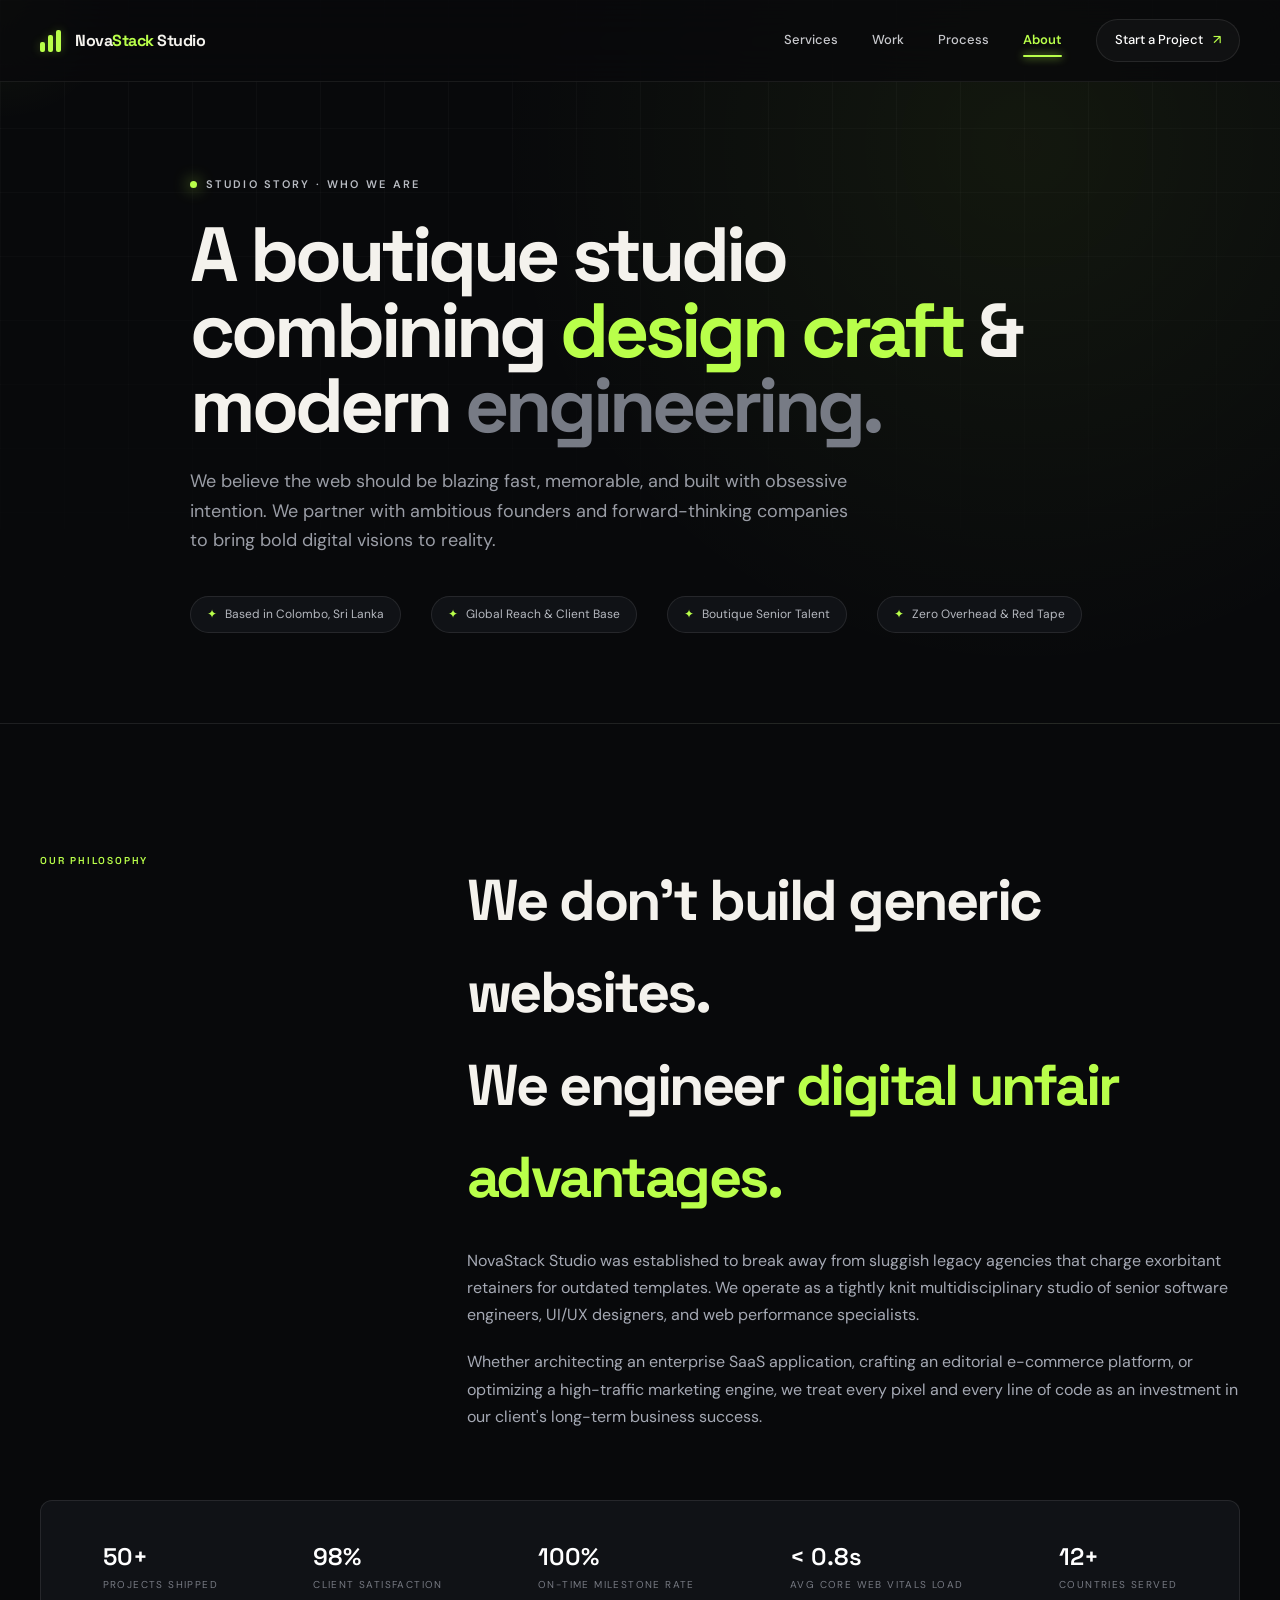
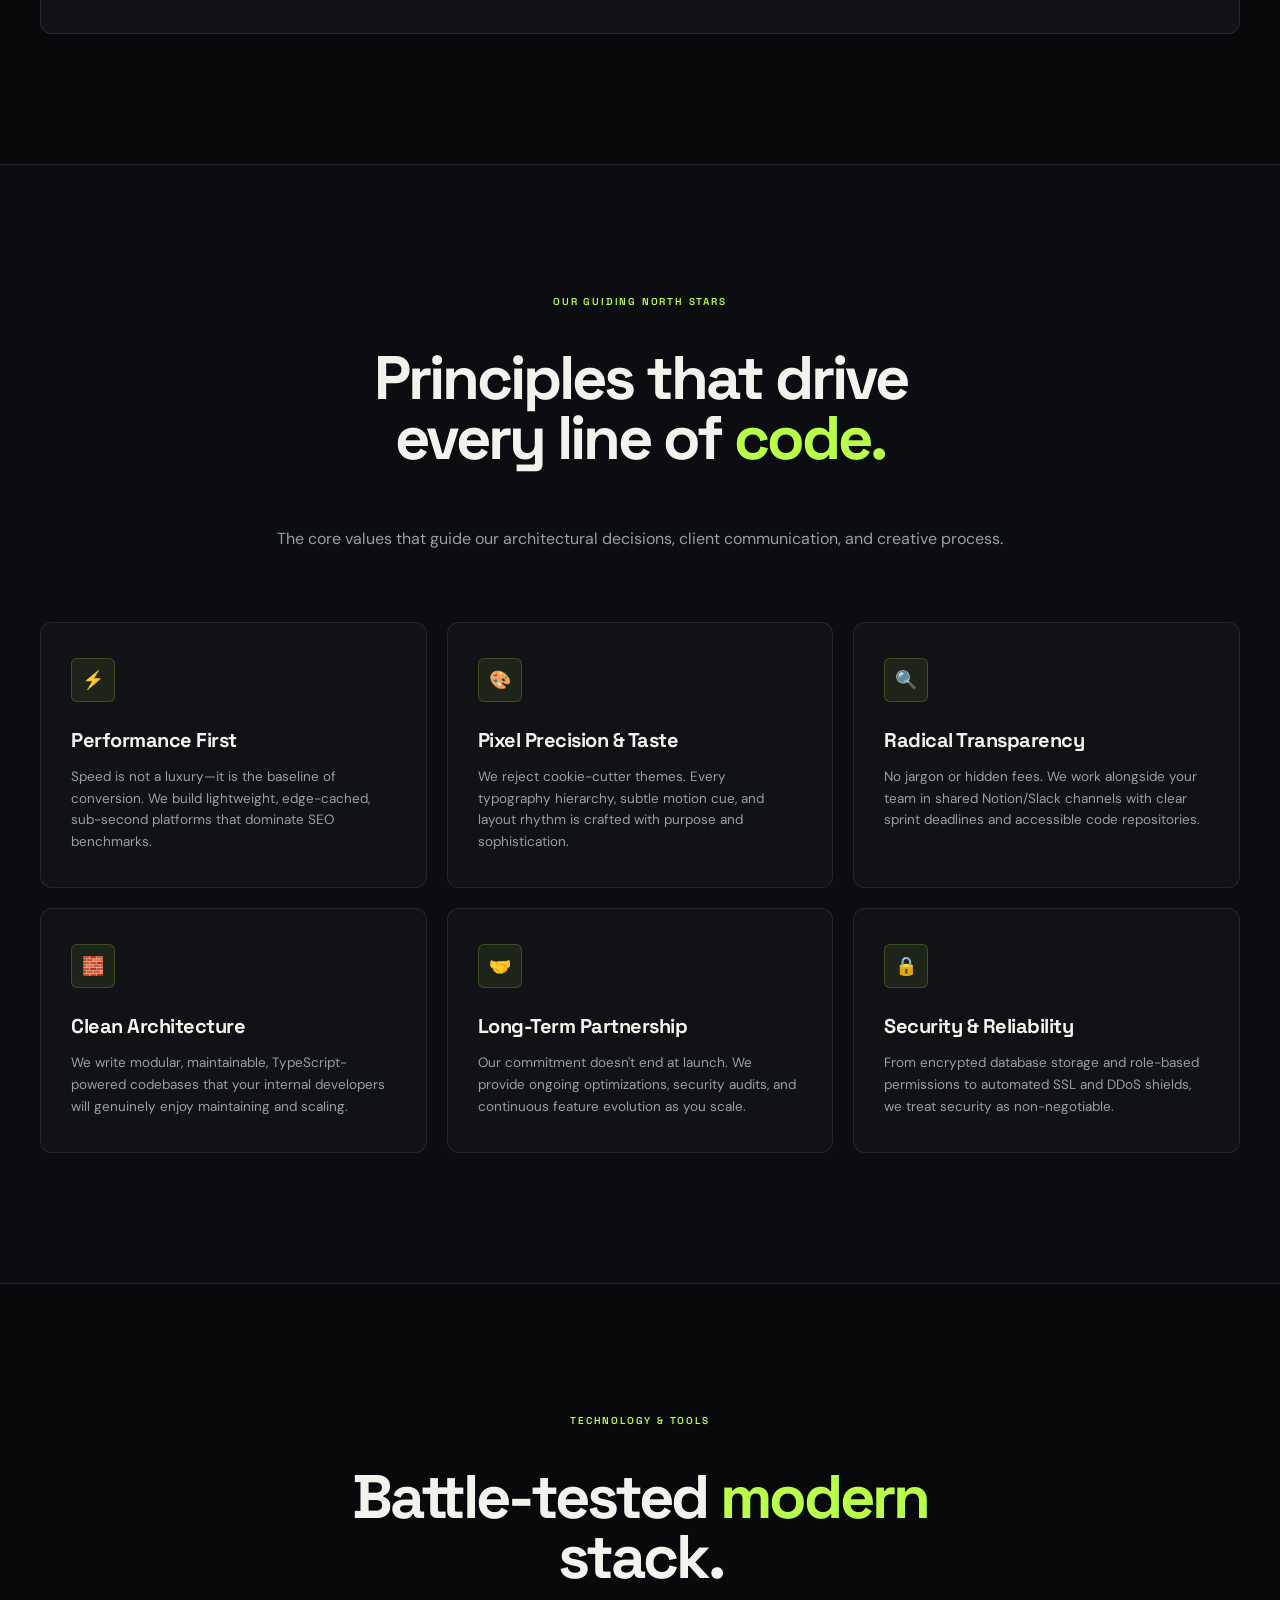
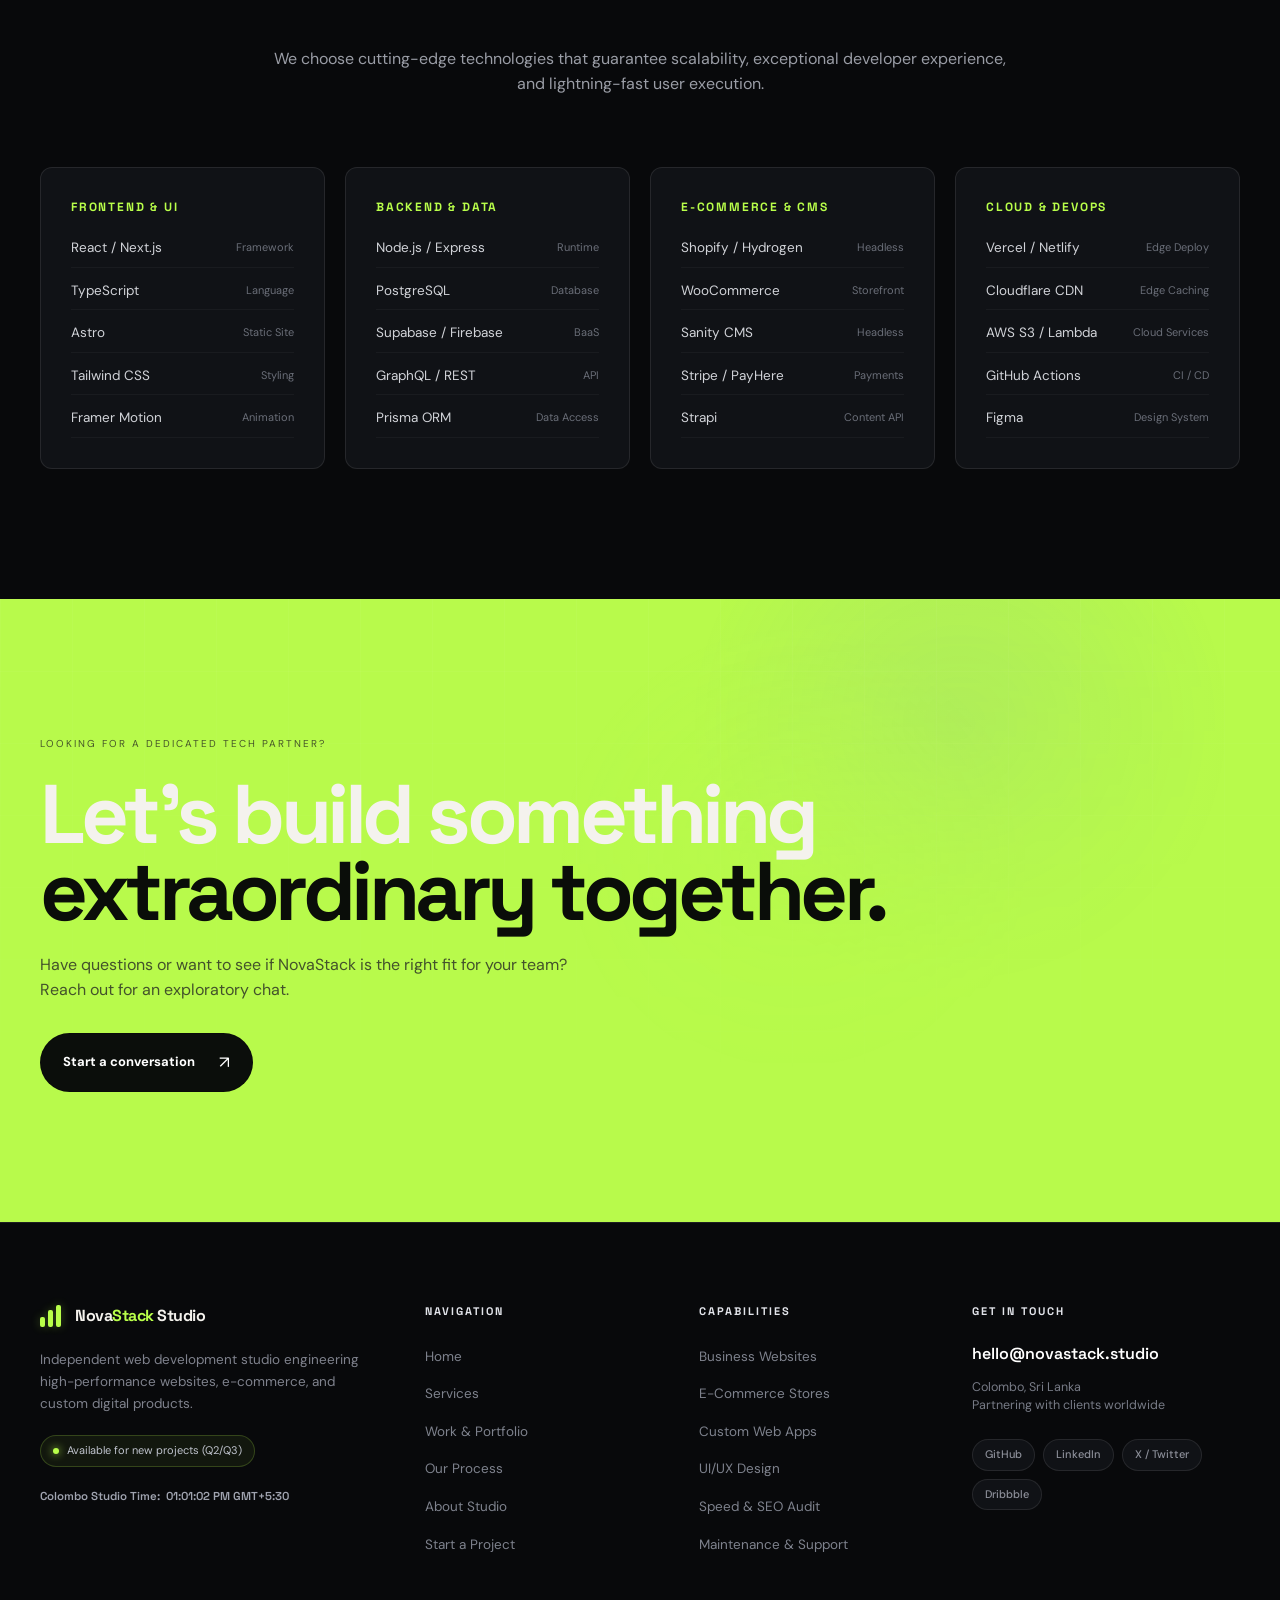
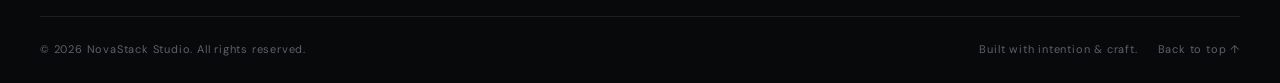
==== about.html @ ac64baa6 "first commit" ====
<!DOCTYPE html>
<html lang="en">

<head>
  <meta charset="UTF-8">
  <meta name="viewport" content="width=device-width, initial-scale=1.0">
  <meta name="description"
    content="Learn about NovaStack Studio - a boutique web development and digital experience studio based in Sri Lanka, engineering high-speed websites, web apps, and design systems for global brands.">
  <title>About NovaStack Studio </title>
  <link rel="preconnect" href="https://fonts.googleapis.com">
  <link rel="preconnect" href="https://fonts.gstatic.com" crossorigin>
  <link
    href="https://fonts.googleapis.com/css2?family=DM+Sans:ital,opsz,wght@0,9..40,400..700;1,9..40,400..700&family=Space+Grotesk:wght@500;600;700&display=swap"
    rel="stylesheet">
  <link rel="stylesheet" href="css/style.css">
</head>

<body>
  <div class="cursor-glow"></div>

  <!-- Site Header -->
  <header class="site-header">
    <a class="brand" href="index.html" aria-label="NovaStack Studio Home">
      <span class="brand-mark"><span></span><span></span><span></span></span>
      <span>Nova<span>Stack</span> Studio</span>
    </a>
    <button class="menu-toggle" aria-label="Toggle navigation menu"><span></span><span></span></button>
    <nav class="nav">
      <a href="services.html">Services</a>
      <a href="work.html">Work</a>
      <a href="process.html">Process</a>
      <a href="about.html">About</a>
      <a class="nav-cta" href="contact.html">Start a Project <span>↗</span></a>
    </nav>
  </header>

  <!-- Page Hero Banner -->
  <header class="page-hero">
    <div class="page-hero-grid"></div>
    <div class="container page-hero-content">
      <div class="eyebrow reveal"><i></i> Studio Story · Who We Are</div>
      <h1 class="reveal">A boutique studio combining <em>design craft</em> &amp; modern <span>engineering.</span></h1>
      <p class="reveal">We believe the web should be blazing fast, memorable, and built with obsessive intention. We partner with ambitious founders and forward-thinking companies to bring bold digital visions to reality.</p>
      <div class="page-hero-meta reveal">
        <span class="hero-pill"><i>✦</i> Based in Colombo, Sri Lanka</span>
        <span class="hero-pill"><i>✦</i> Global Reach &amp; Client Base</span>
        <span class="hero-pill"><i>✦</i> Boutique Senior Talent</span>
        <span class="hero-pill"><i>✦</i> Zero Overhead &amp; Red Tape</span>
      </div>
    </div>
  </header>

  <!-- Studio Story & Mission Section -->
  <main class="section">
    <div class="container">
      <div class="statement-inner" style="align-items: start; margin-bottom: 70px;">
        <span class="section-number">Our Philosophy</span>
        <div>
          <h2 style="font-size: clamp(36px, 4.5vw, 62px); letter-spacing: -2.5px; margin-bottom: 24px;">
            We don't build generic websites.<br>We engineer <em>digital unfair advantages.</em>
          </h2>
          <p style="font-size: 16px; color: #a5a9b4; line-height: 1.7; margin-bottom: 20px;">
            NovaStack Studio was established to break away from sluggish legacy agencies that charge exorbitant retainers for outdated templates. We operate as a tightly knit multidisciplinary studio of senior software engineers, UI/UX designers, and web performance specialists.
          </p>
          <p style="font-size: 16px; color: #a5a9b4; line-height: 1.7;">
            Whether architecting an enterprise SaaS application, crafting an editorial e-commerce platform, or optimizing a high-traffic marketing engine, we treat every pixel and every line of code as an investment in our client's long-term business success.
          </p>
        </div>
      </div>

      <!-- Studio Key Stats Grid -->
      <div class="hero-meta reveal" style="margin-top: 0; padding: 40px; background: var(--surface); border: 1px solid var(--line); border-radius: var(--radius-md); justify-content: space-around;">
        <div><strong>50+</strong><span>Projects Shipped</span></div>
        <div><strong>98%</strong><span>Client Satisfaction</span></div>
        <div><strong>100%</strong><span>On-Time Milestone Rate</span></div>
        <div><strong>&lt; 0.8s</strong><span>Avg Core Web Vitals Load</span></div>
        <div><strong>12+</strong><span>Countries Served</span></div>
      </div>
    </div>
  </main>

  <!-- Core Principles Section -->
  <section class="section" style="background: #0b0d10; border-top: 1px solid var(--line); border-bottom: 1px solid var(--line);">
    <div class="container">
      <div class="section-head center">
        <span class="section-number">Our Guiding North Stars</span>
        <h2>Principles that drive<br>every line of <em>code.</em></h2>
        <p>The core values that guide our architectural decisions, client communication, and creative process.</p>
      </div>

      <div class="about-values-grid">
        <div class="value-card reveal">
          <div class="value-card-icon">⚡</div>
          <h3>Performance First</h3>
          <p>Speed is not a luxury—it is the baseline of conversion. We build lightweight, edge-cached, sub-second platforms that dominate SEO benchmarks.</p>
        </div>

        <div class="value-card reveal">
          <div class="value-card-icon">🎨</div>
          <h3>Pixel Precision &amp; Taste</h3>
          <p>We reject cookie-cutter themes. Every typography hierarchy, subtle motion cue, and layout rhythm is crafted with purpose and sophistication.</p>
        </div>

        <div class="value-card reveal">
          <div class="value-card-icon">🔍</div>
          <h3>Radical Transparency</h3>
          <p>No jargon or hidden fees. We work alongside your team in shared Notion/Slack channels with clear sprint deadlines and accessible code repositories.</p>
        </div>

        <div class="value-card reveal">
          <div class="value-card-icon">🧱</div>
          <h3>Clean Architecture</h3>
          <p>We write modular, maintainable, TypeScript-powered codebases that your internal developers will genuinely enjoy maintaining and scaling.</p>
        </div>

        <div class="value-card reveal">
          <div class="value-card-icon">🤝</div>
          <h3>Long-Term Partnership</h3>
          <p>Our commitment doesn't end at launch. We provide ongoing optimizations, security audits, and continuous feature evolution as you scale.</p>
        </div>

        <div class="value-card reveal">
          <div class="value-card-icon">🔒</div>
          <h3>Security &amp; Reliability</h3>
          <p>From encrypted database storage and role-based permissions to automated SSL and DDoS shields, we treat security as non-negotiable.</p>
        </div>
      </div>
    </div>
  </section>

  <!-- Tech Stack Matrix Section -->
  <section class="section">
    <div class="container">
      <div class="section-head center">
        <span class="section-number">Technology &amp; Tools</span>
        <h2>Battle-tested <em>modern</em> stack.</h2>
        <p>We choose cutting-edge technologies that guarantee scalability, exceptional developer experience, and lightning-fast user execution.</p>
      </div>

      <div class="tech-matrix">
        <!-- Group 1 -->
        <div class="tech-group reveal">
          <h4>Frontend &amp; UI</h4>
          <div class="tech-list">
            <div class="tech-item"><span>React / Next.js</span><span>Framework</span></div>
            <div class="tech-item"><span>TypeScript</span><span>Language</span></div>
            <div class="tech-item"><span>Astro</span><span>Static Site</span></div>
            <div class="tech-item"><span>Tailwind CSS</span><span>Styling</span></div>
            <div class="tech-item"><span>Framer Motion</span><span>Animation</span></div>
          </div>
        </div>

        <!-- Group 2 -->
        <div class="tech-group reveal">
          <h4>Backend &amp; Data</h4>
          <div class="tech-list">
            <div class="tech-item"><span>Node.js / Express</span><span>Runtime</span></div>
            <div class="tech-item"><span>PostgreSQL</span><span>Database</span></div>
            <div class="tech-item"><span>Supabase / Firebase</span><span>BaaS</span></div>
            <div class="tech-item"><span>GraphQL / REST</span><span>API</span></div>
            <div class="tech-item"><span>Prisma ORM</span><span>Data Access</span></div>
          </div>
        </div>

        <!-- Group 3 -->
        <div class="tech-group reveal">
          <h4>E-Commerce &amp; CMS</h4>
          <div class="tech-list">
            <div class="tech-item"><span>Shopify / Hydrogen</span><span>Headless</span></div>
            <div class="tech-item"><span>WooCommerce</span><span>Storefront</span></div>
            <div class="tech-item"><span>Sanity CMS</span><span>Headless</span></div>
            <div class="tech-item"><span>Stripe / PayHere</span><span>Payments</span></div>
            <div class="tech-item"><span>Strapi</span><span>Content API</span></div>
          </div>
        </div>

        <!-- Group 4 -->
        <div class="tech-group reveal">
          <h4>Cloud &amp; DevOps</h4>
          <div class="tech-list">
            <div class="tech-item"><span>Vercel / Netlify</span><span>Edge Deploy</span></div>
            <div class="tech-item"><span>Cloudflare CDN</span><span>Edge Caching</span></div>
            <div class="tech-item"><span>AWS S3 / Lambda</span><span>Cloud Services</span></div>
            <div class="tech-item"><span>GitHub Actions</span><span>CI / CD</span></div>
            <div class="tech-item"><span>Figma</span><span>Design System</span></div>
          </div>
        </div>
      </div>
    </div>
  </section>

  <!-- Global CTA Banner -->
  <section class="cta">
    <div class="cta-grid"></div>
    <div class="container cta-inner">
      <span class="section-kicker">Looking for a dedicated tech partner?</span>
      <h2>Let's build something<br><em>extraordinary together.</em></h2>
      <p>Have questions or want to see if NovaStack is the right fit for your team? Reach out for an exploratory chat.</p>
      <a class="btn btn-light" href="contact.html">Start a conversation <b>↗</b></a>
    </div>
  </section>

  <!-- Comprehensive Studio Footer -->
  <footer class="footer">
    <div class="container footer-top-grid">
      <div class="footer-brand-col">
        <a class="brand" href="index.html" aria-label="NovaStack Studio Home">
          <span class="brand-mark"><span></span><span></span><span></span></span>
          <span>Nova<span>Stack</span> Studio</span>
        </a>
        <p>Independent web development studio engineering high-performance websites, e-commerce, and custom digital products.</p>
        <div class="status-badge">
          <span class="dot"></span>
          <span>Available for new projects (Q2/Q3)</span>
        </div>
        <div class="time-badge">
          <span>Colombo Studio Time:</span>
          <span id="colombo-time">Loading time...</span>
        </div>
      </div>

      <div class="footer-col">
        <h4>Navigation</h4>
        <ul class="footer-links">
          <li><a href="index.html">Home</a></li>
          <li><a href="services.html">Services</a></li>
          <li><a href="work.html">Work &amp; Portfolio</a></li>
          <li><a href="process.html">Our Process</a></li>
          <li><a href="about.html">About Studio</a></li>
          <li><a href="contact.html">Start a Project</a></li>
        </ul>
      </div>

      <div class="footer-col">
        <h4>Capabilities</h4>
        <ul class="footer-links">
          <li><a href="services.html#business-websites">Business Websites</a></li>
          <li><a href="services.html#ecommerce">E-Commerce Stores</a></li>
          <li><a href="services.html#web-apps">Custom Web Apps</a></li>
          <li><a href="services.html#uiux">UI/UX Design</a></li>
          <li><a href="services.html#performance">Speed &amp; SEO Audit</a></li>
          <li><a href="services.html#maintenance">Maintenance &amp; Support</a></li>
        </ul>
      </div>

      <div class="footer-col">
        <h4>Get In Touch</h4>
        <div class="footer-contact-info">
          <a class="footer-email-link" href="mailto:hello@novastack.studio">hello@novastack.studio</a>
          <p class="footer-location">Colombo, Sri Lanka<br>Partnering with clients worldwide</p>
          <div class="social-pills">
            <a href="https://github.com" target="_blank" rel="noopener" class="social-pill" aria-label="GitHub">GitHub</a>
            <a href="https://linkedin.com" target="_blank" rel="noopener" class="social-pill" aria-label="LinkedIn">LinkedIn</a>
            <a href="https://twitter.com" target="_blank" rel="noopener" class="social-pill" aria-label="Twitter">X / Twitter</a>
            <a href="https://dribbble.com" target="_blank" rel="noopener" class="social-pill" aria-label="Dribbble">Dribbble</a>
          </div>
        </div>
      </div>
    </div>

    <div class="container footer-bottom">
      <span>© <span id="year"></span> NovaStack Studio. All rights reserved.</span>
      <div class="footer-bottom-links">
        <span>Built with intention &amp; craft.</span>
        <a href="#">Back to top ↑</a>
      </div>
    </div>
  </footer>

  <script src="js/script.js"></script>
</body>

</html>
---- css/style.css ----
:root {
  --bg: #08090b;
  --surface: #101216;
  --surface-2: #15171c;
  --surface-3: #1c1f26;
  --text: #f4f2ed;
  --text-muted: #9a9da6;
  --text-dim: #6b6f79;
  --line: rgba(255, 255, 255, .09);
  --line-strong: rgba(255, 255, 255, .18);
  --accent: #b9ff4a;
  --accent-hover: #d2ff7b;
  --accent-dim: rgba(185, 255, 74, .12);
  --accent-glow: rgba(185, 255, 74, .25);
  --max: 1240px;
  --radius-sm: 6px;
  --radius-md: 12px;
  --radius-lg: 20px;
  --radius-full: 9999px;
  --transition: all .25s ease;
}

* {
  box-sizing: border-box;
  margin: 0;
  padding: 0;
}

html {
  scroll-behavior: smooth;
}

body {
  background: var(--bg);
  color: var(--text);
  font-family: "DM Sans", -apple-system, BlinkMacSystemFont, "Segoe UI", Roboto, sans-serif;
  overflow-x: hidden;
  line-height: 1.6;
}

a {
  color: inherit;
  text-decoration: none;
}

button {
  cursor: pointer;
  font-family: inherit;
  border: none;
  background: none;
}

input, textarea, select {
  font-family: inherit;
}

.container {
  width: min(calc(100% - 80px), var(--max));
  margin: auto;
}

/* ==========================================================================
   HEADER & NAVIGATION
   ========================================================================== */
.site-header {
  position: fixed;
  z-index: 50;
  top: 0;
  left: 0;
  right: 0;
  height: 82px;
  display: flex;
  align-items: center;
  justify-content: space-between;
  padding: 0 40px;
  border-bottom: 1px solid rgba(255, 255, 255, .07);
  background: rgba(8, 9, 11, .75);
  backdrop-filter: blur(20px);
  -webkit-backdrop-filter: blur(20px);
  transition: background .3s ease;
}

.brand {
  display: flex;
  align-items: center;
  gap: 11px;
  font-family: "Space Grotesk", sans-serif;
  font-size: 16px;
  font-weight: 700;
  letter-spacing: -.5px;
  color: var(--text);
}

.brand > span:last-child > span {
  color: var(--accent);
}

.brand-mark {
  display: flex;
  gap: 3px;
  align-items: flex-end;
  height: 22px;
  width: 24px;
}

.brand-mark span {
  display: block;
  width: 5px;
  border-radius: 2px;
  background: var(--accent);
  box-shadow: 0 0 10px rgba(185, 255, 74, .3);
}

.brand-mark span:nth-child(1) { height: 10px; }
.brand-mark span:nth-child(2) { height: 17px; }
.brand-mark span:nth-child(3) { height: 22px; }

.nav {
  display: flex;
  align-items: center;
  gap: 34px;
  font-size: 13px;
  font-weight: 500;
  color: #c8c9cd;
}

.nav a:not(.nav-cta) {
  position: relative;
  transition: color .25s;
  padding: 6px 0;
}

.nav a:not(.nav-cta):hover {
  color: var(--accent);
}

.nav a.active:not(.nav-cta) {
  color: var(--accent);
  font-weight: 600;
}

.nav a.active:not(.nav-cta)::after {
  content: "";
  position: absolute;
  bottom: 0;
  left: 0;
  width: 100%;
  height: 2px;
  background: var(--accent);
  border-radius: 2px;
  box-shadow: 0 0 8px var(--accent);
}

.nav-cta {
  border: 1px solid var(--line);
  padding: 10px 18px;
  border-radius: var(--radius-full);
  color: #fff;
  transition: var(--transition);
  background: rgba(255, 255, 255, .03);
}

.nav-cta span {
  color: var(--accent);
  margin-left: 7px;
  display: inline-block;
  transition: transform .25s ease;
}

.nav-cta:hover {
  border-color: var(--accent);
  background: var(--accent-dim);
  color: #fff;
}

.nav-cta:hover span {
  transform: translate(2px, -2px);
}

.nav-cta.active {
  border-color: var(--accent);
  background: var(--accent-dim);
  color: #fff;
}

.menu-toggle {
  display: none;
}

/* ==========================================================================
   TYPOGRAPHY & BUTTONS
   ========================================================================== */
h1, h2, h3, h4, h5, h6 {
  font-family: "Space Grotesk", sans-serif;
  color: var(--text);
  font-weight: 700;
}

h1 {
  font-size: clamp(48px, 7.5vw, 104px);
  line-height: .93;
  letter-spacing: -5px;
}

h1 em, h2 em, h3 em {
  font-style: normal;
  color: var(--accent);
}

h1 span {
  color: #777b85;
}

.eyebrow {
  display: inline-flex;
  align-items: center;
  gap: 9px;
  color: #b8bbc2;
  font-size: 11px;
  text-transform: uppercase;
  letter-spacing: 2.3px;
  font-weight: 600;
  margin-bottom: 24px;
}

.eyebrow i {
  display: inline-block;
  width: 7px;
  height: 7px;
  background: var(--accent);
  border-radius: 50%;
  box-shadow: 0 0 16px var(--accent);
}

.btn {
  display: inline-flex;
  align-items: center;
  justify-content: center;
  gap: 24px;
  border-radius: var(--radius-full);
  padding: 15px 22px;
  font-size: 13px;
  font-weight: 700;
  transition: var(--transition);
}

.btn b {
  font-size: 17px;
  font-weight: 400;
  display: inline-block;
  transition: transform .25s ease;
}

.btn:hover b {
  transform: translate(3px, -3px);
}

.btn-primary {
  background: var(--accent);
  color: #0a0b0d;
  box-shadow: 0 0 35px rgba(185, 255, 74, .18);
}

.btn-primary:hover {
  background: var(--accent-hover);
  transform: translateY(-2px);
  box-shadow: 0 8px 30px rgba(185, 255, 74, .3);
}

.btn-ghost {
  border: 1px solid var(--line);
  color: #d7d8db;
  background: rgba(255, 255, 255, .02);
}

.btn-ghost:hover {
  border-color: #999;
  color: #fff;
  background: rgba(255, 255, 255, .06);
  transform: translateY(-2px);
}

.btn-light {
  background: #0b0e0b;
  color: #fff;
  border: 1px solid rgba(0, 0, 0, .2);
}

.btn-light:hover {
  background: #20261e;
  transform: translateY(-2px);
}

.btn-accent {
  background: var(--accent);
  color: #08090b;
}

.btn-accent:hover {
  background: #d4ff7d;
  transform: translateY(-2px);
}

/* ==========================================================================
   PAGE HERO / BANNER (FOR SUBPAGES)
   ========================================================================== */
.page-hero {
  position: relative;
  padding: 170px 0 90px;
  border-bottom: 1px solid var(--line);
  overflow: hidden;
  background: radial-gradient(circle at 80% 20%, rgba(185, 255, 74, .06), transparent 45%);
}

.page-hero-grid {
  position: absolute;
  inset: 0;
  background-image: linear-gradient(rgba(255, 255, 255, .03) 1px, transparent 1px), linear-gradient(90deg, rgba(255, 255, 255, .03) 1px, transparent 1px);
  background-size: 64px 64px;
  mask-image: linear-gradient(to bottom, black, transparent 90%);
}

.page-hero-content {
  position: relative;
  z-index: 2;
  max-width: 900px;
}

.page-hero h1 {
  font-size: clamp(42px, 6vw, 84px);
  line-height: .98;
  letter-spacing: -4px;
  margin-bottom: 24px;
}

.page-hero p {
  color: var(--text-muted);
  font-size: 18px;
  line-height: 1.65;
  max-width: 680px;
}

.page-hero-meta {
  display: flex;
  gap: 30px;
  margin-top: 40px;
  flex-wrap: wrap;
}

.hero-pill {
  display: inline-flex;
  align-items: center;
  gap: 8px;
  padding: 8px 16px;
  border-radius: var(--radius-full);
  background: var(--surface);
  border: 1px solid var(--line);
  font-size: 12px;
  color: #b5b8bf;
}

.hero-pill i {
  color: var(--accent);
  font-style: normal;
}

/* ==========================================================================
   HOMEPAGE HERO & MARQUEE
   ========================================================================== */
.hero {
  min-height: 100vh;
  position: relative;
  display: flex;
  align-items: center;
  overflow: hidden;
  padding-top: 82px;
}

.hero-grid, .cta-grid {
  position: absolute;
  inset: 0;
  background-image: linear-gradient(rgba(255, 255, 255, .035) 1px, transparent 1px), linear-gradient(90deg, rgba(255, 255, 255, .035) 1px, transparent 1px);
  background-size: 72px 72px;
  mask-image: linear-gradient(to bottom, black, transparent 85%);
}

.hero-grid:after, .cta-grid:after {
  content: "";
  position: absolute;
  inset: 0;
  background: radial-gradient(circle at 62% 42%, rgba(185, 255, 74, .11), transparent 27%), radial-gradient(circle at 75% 20%, rgba(80, 100, 255, .1), transparent 25%);
}

.hero-orb {
  position: absolute;
  border-radius: 50%;
  filter: blur(1px);
  opacity: .8;
}

.orb-one {
  width: 400px;
  height: 400px;
  right: -130px;
  top: 130px;
  background: radial-gradient(circle at 35% 35%, rgba(185, 255, 74, .22), rgba(185, 255, 74, 0) 65%);
}

.orb-two {
  width: 280px;
  height: 280px;
  left: -100px;
  bottom: 40px;
  background: radial-gradient(circle, rgba(90, 100, 255, .12), transparent 68%);
}

.hero-content {
  position: relative;
  z-index: 2;
}

.hero-copy {
  max-width: 620px;
  color: #aeb0b8;
  line-height: 1.65;
  font-size: 17px;
  margin: 31px 0;
}

.hero-actions {
  display: flex;
  gap: 14px;
  flex-wrap: wrap;
}

.hero-meta {
  display: flex;
  gap: 52px;
  margin-top: 75px;
}

.hero-meta div {
  display: flex;
  flex-direction: column;
  gap: 5px;
}

.hero-meta strong {
  font: 600 24px "Space Grotesk", sans-serif;
  color: #fff;
}

.hero-meta span {
  font-size: 10px;
  color: #777a83;
  text-transform: uppercase;
  letter-spacing: 1.4px;
}

.scroll-cue {
  position: absolute;
  right: 40px;
  bottom: 38px;
  font-size: 9px;
  letter-spacing: 2px;
  color: #686b73;
  writing-mode: vertical-rl;
}

.scroll-cue span {
  color: var(--accent);
  font-size: 15px;
  margin-top: 10px;
}

.marquee {
  overflow: hidden;
  border-top: 1px solid var(--line);
  border-bottom: 1px solid var(--line);
  padding: 18px 0;
  background: #0c0e11;
}

.marquee-track {
  width: max-content;
  display: flex;
  align-items: center;
  gap: 30px;
  animation: marquee 25s linear infinite;
  font: 600 12px "Space Grotesk", sans-serif;
  letter-spacing: 2px;
  color: #7c7f87;
}

.marquee i {
  font-style: normal;
  color: var(--accent);
  font-size: 16px;
}

@keyframes marquee {
  to { transform: translateX(-50%); }
}

/* ==========================================================================
   SECTIONS & SECTION HEADERS
   ========================================================================== */
.section {
  padding: 130px 0;
  position: relative;
}

.section-head {
  display: grid;
  grid-template-columns: 1fr 2fr;
  gap: 40px;
  margin-bottom: 70px;
  align-items: start;
}

.section-head.center {
  text-align: center;
  display: flex;
  flex-direction: column;
  align-items: center;
  max-width: 750px;
  margin: 0 auto 70px;
}

.section-number {
  font: 600 10px "Space Grotesk", sans-serif;
  color: var(--accent);
  letter-spacing: 1.8px;
  text-transform: uppercase;
}

.section-kicker {
  font-size: 10px;
  color: #6e7179;
  text-transform: uppercase;
  letter-spacing: 2px;
  margin-left: 14px;
}

.section-head h2 {
  font-size: clamp(38px, 4.8vw, 68px);
  line-height: .98;
  letter-spacing: -3px;
}

.section-head p {
  color: var(--text-muted);
  font-size: 16px;
  margin-top: 18px;
  line-height: 1.6;
}

.section-footer-cta {
  display: flex;
  justify-content: space-between;
  align-items: center;
  margin-top: 50px;
  padding-top: 30px;
  border-top: 1px solid var(--line);
}

.link-arrow {
  display: inline-flex;
  align-items: center;
  gap: 8px;
  font-size: 13px;
  font-weight: 600;
  color: var(--accent);
  transition: var(--transition);
}

.link-arrow:hover {
  color: #fff;
  transform: translateX(4px);
}

/* ==========================================================================
   SERVICES GRID & CARDS
   ========================================================================== */
.service-grid {
  display: grid;
  grid-template-columns: repeat(3, 1fr);
  gap: 1px;
  background: var(--line);
  border: 1px solid var(--line);
}

.service-card {
  position: relative;
  background: var(--surface);
  padding: 38px 32px 34px;
  min-height: 350px;
  transition: .35s;
  display: flex;
  flex-direction: column;
}

.service-card:hover {
  background: #14171d;
  transform: translateY(-4px);
  z-index: 2;
  box-shadow: 0 20px 40px rgba(0,0,0,.4);
}

.service-card.featured {
  background: linear-gradient(145deg, #171f16, #101317);
  border-top: 2px solid var(--accent);
}

.service-icon {
  font: 600 11px "Space Grotesk", sans-serif;
  color: #8c909c;
  border: 1px solid var(--line);
  width: 32px;
  height: 32px;
  display: grid;
  place-items: center;
  border-radius: 50%;
  background: rgba(255, 255, 255, .02);
}

.service-arrow {
  position: absolute;
  right: 30px;
  top: 32px;
  color: #555963;
  font-size: 20px;
  transition: color .25s ease, transform .25s ease;
}

.service-card:hover .service-arrow {
  color: var(--accent);
  transform: translate(3px, -3px);
}

.service-card h3 {
  font-size: 28px;
  line-height: 1.08;
  letter-spacing: -1.2px;
  margin-top: 45px;
}

.service-card p {
  color: #8a8e99;
  font-size: 13.5px;
  line-height: 1.6;
  margin-top: 14px;
  margin-bottom: 30px;
}

.tags {
  display: flex;
  gap: 6px;
  flex-wrap: wrap;
  margin-top: auto;
}

.tags span {
  border: 1px solid var(--line);
  border-radius: 30px;
  padding: 5px 10px;
  font-size: 9.5px;
  color: #828691;
  text-transform: uppercase;
  letter-spacing: .6px;
  background: rgba(255, 255, 255, .02);
}

/* ==========================================================================
   SERVICES DETAILED DEEP-DIVE (SERVICES PAGE)
   ========================================================================== */
.services-detailed {
  display: flex;
  flex-direction: column;
  gap: 30px;
}

.service-detail-box {
  background: var(--surface);
  border: 1px solid var(--line);
  border-radius: var(--radius-md);
  padding: 50px 45px;
  display: grid;
  grid-template-columns: 1.2fr 1.8fr;
  gap: 50px;
  align-items: start;
  position: relative;
  overflow: hidden;
  transition: var(--transition);
}

.service-detail-box:hover {
  border-color: rgba(185, 255, 74, .25);
  background: #13161c;
}

.service-detail-box::before {
  content: "";
  position: absolute;
  top: 0;
  left: 0;
  width: 4px;
  height: 100%;
  background: var(--accent);
  opacity: 0;
  transition: opacity .3s ease;
}

.service-detail-box:hover::before {
  opacity: 1;
}

.service-detail-meta {
  display: flex;
  flex-direction: column;
  gap: 16px;
}

.service-detail-number {
  font: 700 13px "Space Grotesk", sans-serif;
  color: var(--accent);
  letter-spacing: 2px;
}

.service-detail-meta h3 {
  font-size: clamp(28px, 3.5vw, 40px);
  line-height: 1.05;
  letter-spacing: -1.5px;
}

.service-detail-meta p {
  color: var(--text-muted);
  font-size: 15px;
  line-height: 1.6;
}

.service-features-list {
  display: grid;
  grid-template-columns: 1fr 1fr;
  gap: 20px;
}

.service-feature-item {
  display: flex;
  gap: 12px;
  align-items: flex-start;
}

.feature-check {
  color: var(--accent);
  font-size: 16px;
  font-weight: 700;
  margin-top: 1px;
}

.service-feature-item h4 {
  font-size: 15px;
  font-weight: 600;
  margin-bottom: 4px;
}

.service-feature-item p {
  font-size: 12.5px;
  color: #7f838e;
  line-height: 1.5;
}

.service-tech-pills {
  margin-top: 25px;
  padding-top: 20px;
  border-top: 1px solid var(--line);
  display: flex;
  align-items: center;
  gap: 10px;
  flex-wrap: wrap;
}

.service-tech-pills span.tech-label {
  font-size: 10px;
  color: #636670;
  text-transform: uppercase;
  letter-spacing: 1.5px;
  font-weight: 600;
}

.tech-badge {
  font-size: 11px;
  background: var(--surface-2);
  border: 1px solid var(--line);
  padding: 4px 10px;
  border-radius: var(--radius-sm);
  color: #b0b4be;
}

/* ==========================================================================
   WORK / PORTFOLIO SHOWCASE
   ========================================================================== */
.filter-bar {
  display: flex;
  gap: 10px;
  flex-wrap: wrap;
  margin-bottom: 50px;
}

.filter-btn {
  padding: 10px 20px;
  border-radius: var(--radius-full);
  border: 1px solid var(--line);
  background: var(--surface);
  color: #9da0a9;
  font-size: 12px;
  font-weight: 600;
  letter-spacing: .5px;
  transition: var(--transition);
}

.filter-btn:hover {
  border-color: #777;
  color: #fff;
}

.filter-btn.active {
  background: var(--accent);
  color: #08090b;
  border-color: var(--accent);
  box-shadow: 0 0 20px rgba(185, 255, 74, .2);
}

.work-grid {
  display: grid;
  grid-template-columns: 1.35fr 1fr;
  gap: 55px 24px;
}

.work-grid.equal-grid {
  grid-template-columns: repeat(2, 1fr);
  gap: 40px 24px;
}

.project-large {
  grid-row: span 2;
}

.project {
  transition: transform .3s ease;
}

.project:hover {
  transform: translateY(-4px);
}

.project-visual {
  height: 430px;
  overflow: hidden;
  border: 1px solid var(--line);
  position: relative;
  border-radius: 4px;
  transition: border-color .3s;
}

.project:hover .project-visual {
  border-color: rgba(185, 255, 74, .4);
}

.project-large .project-visual {
  height: 700px;
}

.visual-a {
  background: linear-gradient(135deg, #d7d2c6, #7e8478);
  padding: 55px;
}

.visual-b {
  background: linear-gradient(135deg, #d5d0c7, #a1a79f);
  padding: 35px;
}

.visual-c {
  background: linear-gradient(135deg, #1b201d, #0b0d0e);
  padding: 35px;
}

.visual-d {
  background: linear-gradient(135deg, #201a28, #110d18);
  padding: 35px;
}

.visual-e {
  background: linear-gradient(135deg, #13242a, #0b1417);
  padding: 35px;
}

.visual-f {
  background: linear-gradient(135deg, #2a2013, #151009);
  padding: 35px;
}

.mock-browser {
  height: 100%;
  background: #eeece6;
  color: #1b1c1a;
  border-radius: 3px;
  box-shadow: 0 25px 50px rgba(0,0,0,.25);
  overflow: hidden;
}

.browser-bar {
  height: 38px;
  border-bottom: 1px solid #ccc9c0;
  display: flex;
  align-items: center;
  gap: 5px;
  padding: 0 13px;
}

.browser-bar i {
  width: 6px;
  height: 6px;
  background: #aaa;
  border-radius: 50%;
}

.mock-content {
  height: calc(100% - 38px);
  padding: 60px 45px;
  display: flex;
  flex-direction: column;
}

.mock-content small {
  font: 600 9px "Space Grotesk", sans-serif;
  letter-spacing: 2px;
}

.mock-content strong {
  font: 600 clamp(36px, 4.5vw, 68px) "Space Grotesk", sans-serif;
  line-height: .92;
  letter-spacing: -3px;
  margin-top: auto;
}

.mock-line {
  height: 1px;
  background: #333;
  margin-top: 40px;
  width: 70%;
}

.commerce-card {
  height: 100%;
  border: 1px solid #77736c;
  border-radius: 2px;
  padding: 25px;
  color: #242622;
  position: relative;
  overflow: hidden;
}

.commerce-card small, .dash-top {
  font: 600 9px "Space Grotesk", sans-serif;
  letter-spacing: 2px;
}

.commerce-card strong {
  display: block;
  font: 600 38px "Space Grotesk", sans-serif;
  line-height: .95;
  letter-spacing: -2px;
  margin-top: 45px;
}

.circle-product {
  position: absolute;
  width: 220px;
  height: 220px;
  border-radius: 50%;
  background: radial-gradient(circle at 35% 30%, #e9e5da, #7e8178 62%, #333);
  right: -30px;
  bottom: -30px;
  box-shadow: inset -20px -20px 35px rgba(0,0,0,.2);
}

.dashboard {
  height: 100%;
  border: 1px solid #30352f;
  background: #101311;
  border-radius: 5px;
  padding: 23px;
  color: #dce1d9;
}

.chart {
  height: 78%;
  display: flex;
  align-items: flex-end;
  gap: 10px;
  border-bottom: 1px solid #394039;
  padding: 20px 5px 0;
  margin-top: 30px;
}

.chart span {
  flex: 1;
  background: linear-gradient(to top, var(--accent), #566f30);
  min-height: 12px;
}

/* App mockup variant D */
.mock-app-screen {
  height: 100%;
  background: #161220;
  border: 1px solid #342848;
  border-radius: 6px;
  padding: 24px;
  display: flex;
  flex-direction: column;
  justify-content: space-between;
}

.app-pill-row {
  display: flex;
  gap: 8px;
}

.app-pill-row span {
  font-size: 9px;
  padding: 4px 8px;
  background: #2a203e;
  border-radius: 20px;
  color: #c9b8e8;
  letter-spacing: 1px;
}

.app-headline {
  font: 600 32px "Space Grotesk", sans-serif;
  color: #e5daf7;
  line-height: 1.05;
}

/* Logistics mockup variant E */
.mock-logistics {
  height: 100%;
  background: #0d171a;
  border: 1px solid #1a323a;
  border-radius: 6px;
  padding: 24px;
  display: flex;
  flex-direction: column;
  justify-content: space-between;
}

.logistics-grid {
  display: grid;
  grid-template-columns: 1fr 1fr;
  gap: 10px;
}

.logistics-box {
  background: #13242b;
  padding: 12px;
  border-radius: 4px;
  border: 1px solid #1d3c47;
}

.logistics-box small {
  font-size: 8px;
  color: #648c9a;
  letter-spacing: 1px;
}

.logistics-box strong {
  display: block;
  font: 600 16px "Space Grotesk", sans-serif;
  color: var(--accent);
  margin-top: 3px;
}

.project-info {
  display: flex;
  justify-content: space-between;
  align-items: flex-start;
  padding: 18px 2px;
}

.project-info span {
  font-size: 9.5px;
  text-transform: uppercase;
  letter-spacing: 1.5px;
  color: #7b7f8a;
  font-weight: 600;
}

.project-info h3 {
  font-size: 23px;
  letter-spacing: -.8px;
  margin-top: 5px;
}

.project-info > b {
  font-size: 21px;
  font-weight: 400;
  color: #6c7078;
  transition: color .25s, transform .25s;
}

.project:hover .project-info > b {
  color: var(--accent);
  transform: translate(3px, -3px);
}

.project-metric-pill {
  display: inline-flex;
  align-items: center;
  gap: 6px;
  font-size: 11px;
  color: var(--accent);
  background: rgba(185, 255, 74, .08);
  border: 1px solid rgba(185, 255, 74, .25);
  padding: 3px 9px;
  border-radius: var(--radius-full);
  margin-top: 8px;
}

/* ==========================================================================
   PROCESS TIMELINE & METHODOLOGY
   ========================================================================== */
.process-list {
  border-top: 1px solid var(--line);
}

.process-item {
  display: grid;
  grid-template-columns: 90px 1fr 40px;
  align-items: center;
  padding: 31px 5px;
  border-bottom: 1px solid var(--line);
  transition: .3s;
}

.process-item:hover {
  padding-left: 15px;
  background: #0e1013;
}

.process-item > span {
  font: 600 10px "Space Grotesk", sans-serif;
  color: #6c7078;
}

.process-item h3 {
  font-size: 29px;
}

.process-item p {
  color: #777b83;
  font-size: 13px;
  margin-top: 5px;
}

.process-item > b {
  font-size: 21px;
  font-weight: 400;
  color: #5d6068;
}

/* Detailed Process Page Cards */
.process-deep-grid {
  display: flex;
  flex-direction: column;
  gap: 25px;
}

.process-card {
  background: var(--surface);
  border: 1px solid var(--line);
  border-radius: var(--radius-md);
  padding: 45px;
  display: grid;
  grid-template-columns: 140px 1.5fr 1fr;
  gap: 40px;
  align-items: start;
  transition: var(--transition);
}

.process-card:hover {
  border-color: rgba(185, 255, 74, .3);
  background: #13161c;
}

.process-step-num {
  font: 700 36px "Space Grotesk", sans-serif;
  color: var(--accent);
  letter-spacing: -1px;
}

.process-card-content h3 {
  font-size: 28px;
  margin-bottom: 12px;
  letter-spacing: -1px;
}

.process-card-content p {
  color: var(--text-muted);
  font-size: 14.5px;
  line-height: 1.65;
}

.deliverables-box {
  background: var(--surface-2);
  border: 1px solid var(--line);
  border-radius: var(--radius-sm);
  padding: 20px;
}

.deliverables-box h4 {
  font-size: 11px;
  text-transform: uppercase;
  letter-spacing: 1.5px;
  color: #838792;
  margin-bottom: 12px;
}

.deliverables-box ul {
  list-style: none;
  display: flex;
  flex-direction: column;
  gap: 8px;
}

.deliverables-box li {
  font-size: 12.5px;
  color: #d0d2d8;
  display: flex;
  align-items: center;
  gap: 8px;
}

.deliverables-box li::before {
  content: "✦";
  color: var(--accent);
  font-size: 9px;
}

/* ==========================================================================
   ABOUT PAGE & PHILOSOPHY
   ========================================================================== */
.statement {
  padding: 130px 0;
  border-top: 1px solid var(--line);
  background: #0c0e11;
}

.statement-inner {
  display: grid;
  grid-template-columns: 1fr 2fr;
  gap: 40px;
}

.statement h2 {
  font-size: clamp(40px, 5.5vw, 76px);
  line-height: .96;
  letter-spacing: -3.5px;
}

.statement p {
  grid-column: 2;
  max-width: 640px;
  color: #8e9199;
  font-size: 17px;
  line-height: 1.7;
  margin-top: -5px;
}

.about-values-grid {
  display: grid;
  grid-template-columns: repeat(3, 1fr);
  gap: 20px;
  margin-top: 60px;
}

.value-card {
  background: var(--surface);
  border: 1px solid var(--line);
  border-radius: var(--radius-md);
  padding: 35px 30px;
  transition: var(--transition);
}

.value-card:hover {
  border-color: rgba(185, 255, 74, .3);
  transform: translateY(-4px);
}

.value-card-icon {
  width: 44px;
  height: 44px;
  border-radius: var(--radius-sm);
  background: rgba(185, 255, 74, .08);
  border: 1px solid rgba(185, 255, 74, .2);
  display: grid;
  place-items: center;
  color: var(--accent);
  font-size: 18px;
  margin-bottom: 22px;
}

.value-card h3 {
  font-size: 20px;
  margin-bottom: 10px;
  letter-spacing: -.5px;
}

.value-card p {
  font-size: 13.5px;
  color: var(--text-muted);
  line-height: 1.6;
}

/* Tech Matrix */
.tech-matrix {
  display: grid;
  grid-template-columns: repeat(4, 1fr);
  gap: 20px;
}

.tech-group {
  background: var(--surface);
  border: 1px solid var(--line);
  border-radius: var(--radius-md);
  padding: 30px;
}

.tech-group h4 {
  font-size: 12px;
  text-transform: uppercase;
  letter-spacing: 1.8px;
  color: var(--accent);
  margin-bottom: 20px;
}

.tech-list {
  display: flex;
  flex-direction: column;
  gap: 12px;
}

.tech-item {
  display: flex;
  justify-content: space-between;
  align-items: center;
  font-size: 13.5px;
  color: #d1d3d8;
  padding-bottom: 8px;
  border-bottom: 1px solid rgba(255, 255, 255, .04);
}

.tech-item span:last-child {
  font-size: 11px;
  color: #6a6e78;
}

/* ==========================================================================
   ENGAGEMENT / PRICING TIERS
   ========================================================================== */
.pricing-grid {
  display: grid;
  grid-template-columns: repeat(3, 1fr);
  gap: 24px;
}

.pricing-card {
  background: var(--surface);
  border: 1px solid var(--line);
  border-radius: var(--radius-md);
  padding: 40px 32px;
  display: flex;
  flex-direction: column;
  position: relative;
  transition: var(--transition);
}

.pricing-card:hover {
  border-color: rgba(185, 255, 74, .3);
  transform: translateY(-4px);
}

.pricing-card.featured {
  border-color: var(--accent);
  background: linear-gradient(170deg, #161c16, #101216);
  box-shadow: 0 10px 40px rgba(185, 255, 74, .08);
}

.pricing-badge {
  position: absolute;
  top: 20px;
  right: 20px;
  background: var(--accent);
  color: #08090b;
  font-size: 10px;
  font-weight: 700;
  text-transform: uppercase;
  letter-spacing: 1px;
  padding: 4px 10px;
  border-radius: var(--radius-full);
}

.pricing-card h3 {
  font-size: 24px;
  margin-bottom: 6px;
}

.pricing-card .pricing-desc {
  font-size: 13px;
  color: var(--text-muted);
  margin-bottom: 24px;
}

.pricing-card .pricing-rate {
  font: 700 32px "Space Grotesk", sans-serif;
  color: #fff;
  margin-bottom: 24px;
  display: flex;
  align-items: baseline;
  gap: 4px;
}

.pricing-card .pricing-rate small {
  font-size: 13px;
  font-weight: 400;
  color: var(--text-dim);
}

.pricing-features {
  list-style: none;
  display: flex;
  flex-direction: column;
  gap: 12px;
  margin-bottom: 35px;
  flex-grow: 1;
}

.pricing-features li {
  font-size: 13px;
  color: #b5b8c1;
  display: flex;
  align-items: center;
  gap: 10px;
}

.pricing-features li::before {
  content: "✓";
  color: var(--accent);
  font-weight: 700;
}

/* ==========================================================================
   FAQ ACCORDION
   ========================================================================== */
.faq-accordion {
  display: flex;
  flex-direction: column;
  gap: 14px;
  max-width: 860px;
  margin: 0 auto;
}

.faq-item {
  background: var(--surface);
  border: 1px solid var(--line);
  border-radius: var(--radius-md);
  overflow: hidden;
  transition: border-color .25s;
}

.faq-item.open {
  border-color: rgba(185, 255, 74, .3);
}

.faq-question {
  width: 100%;
  text-align: left;
  padding: 24px 28px;
  display: flex;
  justify-content: space-between;
  align-items: center;
  font: 600 17px "Space Grotesk", sans-serif;
  color: var(--text);
  gap: 20px;
}

.faq-icon {
  font-size: 20px;
  color: var(--accent);
  transition: transform .3s ease;
}

.faq-item.open .faq-icon {
  transform: rotate(45deg);
}

.faq-answer {
  padding: 0 28px 24px;
  font-size: 14px;
  color: var(--text-muted);
  line-height: 1.65;
  display: none;
}

.faq-item.open .faq-answer {
  display: block;
}

/* ==========================================================================
   CONTACT PAGE & PROJECT INQUIRY FORM
   ========================================================================== */
.contact-grid-layout {
  display: grid;
  grid-template-columns: 1.4fr 1fr;
  gap: 60px;
  align-items: start;
}

.contact-form-card {
  background: var(--surface);
  border: 1px solid var(--line);
  border-radius: var(--radius-lg);
  padding: 45px;
}

.form-group {
  margin-bottom: 26px;
}

.form-label {
  display: block;
  font: 600 12px "Space Grotesk", sans-serif;
  text-transform: uppercase;
  letter-spacing: 1.2px;
  color: #adb0b8;
  margin-bottom: 12px;
}

.chip-options {
  display: flex;
  gap: 10px;
  flex-wrap: wrap;
}

.chip-checkbox {
  display: none;
}

.chip-label {
  display: inline-flex;
  align-items: center;
  gap: 8px;
  padding: 9px 16px;
  border-radius: var(--radius-full);
  border: 1px solid var(--line);
  background: var(--surface-2);
  color: #9fa2ab;
  font-size: 12.5px;
  cursor: pointer;
  transition: var(--transition);
}

.chip-label:hover {
  border-color: #666;
  color: #fff;
}

.chip-checkbox:checked + .chip-label {
  background: var(--accent-dim);
  border-color: var(--accent);
  color: #fff;
  font-weight: 600;
}

.form-row {
  display: grid;
  grid-template-columns: 1fr 1fr;
  gap: 18px;
}

.form-input, .form-textarea, .form-select {
  width: 100%;
  background: var(--surface-2);
  border: 1px solid var(--line);
  border-radius: var(--radius-sm);
  padding: 14px 18px;
  color: var(--text);
  font-size: 14px;
  transition: var(--transition);
  outline: none;
}

.form-input:focus, .form-textarea:focus, .form-select:focus {
  border-color: var(--accent);
  background: #14171e;
  box-shadow: 0 0 0 3px rgba(185, 255, 74, .1);
}

.form-textarea {
  min-height: 130px;
  resize: vertical;
}

.form-select {
  appearance: none;
  background-image: url("data:image/svg+xml;charset=UTF-8,%3csvg xmlns='http://www.w3.org/2000/svg' viewBox='0 0 24 24' fill='none' stroke='%23b9ff4a' stroke-width='2' stroke-linecap='round' stroke-linejoin='round'%3e%3cpolyline points='6 9 12 15 18 9'%3e%3c/polyline%3e%3c/svg%3e");
  background-repeat: no-repeat;
  background-position: right 16px center;
  background-size: 14px;
  cursor: pointer;
}

.form-select option {
  background: #15171c;
  color: #fff;
}

.form-submit-btn {
  width: 100%;
  padding: 17px;
  font-size: 14px;
  border-radius: var(--radius-full);
}

.form-success-alert {
  display: none;
  background: rgba(185, 255, 74, .1);
  border: 1px solid var(--accent);
  border-radius: var(--radius-md);
  padding: 30px;
  text-align: center;
  margin-top: 20px;
}

.form-success-alert.show {
  display: block;
  animation: fadeIn .4s ease;
}

.form-success-alert h4 {
  font-size: 20px;
  color: var(--accent);
  margin-bottom: 8px;
}

.form-success-alert p {
  color: #c9ccd5;
  font-size: 13.5px;
}

/* Contact Sidebar */
.contact-sidebar {
  display: flex;
  flex-direction: column;
  gap: 24px;
}

.contact-card {
  background: var(--surface);
  border: 1px solid var(--line);
  border-radius: var(--radius-md);
  padding: 30px;
}

.contact-card h4 {
  font-size: 11px;
  text-transform: uppercase;
  letter-spacing: 1.6px;
  color: #7b7e88;
  margin-bottom: 12px;
}

.contact-card .contact-val {
  font: 600 20px "Space Grotesk", sans-serif;
  color: #fff;
  display: block;
}

.contact-card .contact-val:hover {
  color: var(--accent);
}

.contact-card p {
  color: var(--text-muted);
  font-size: 13px;
  margin-top: 6px;
}

.whatsapp-cta {
  background: linear-gradient(135deg, #11261a, #0d1a13);
  border: 1px solid rgba(74, 255, 140, .25);
  display: flex;
  align-items: center;
  justify-content: space-between;
  padding: 24px 28px;
  border-radius: var(--radius-md);
  transition: var(--transition);
}

.whatsapp-cta:hover {
  border-color: #25d366;
  transform: translateY(-2px);
}

.whatsapp-info strong {
  display: block;
  font: 600 16px "Space Grotesk", sans-serif;
  color: #fff;
}

.whatsapp-info span {
  font-size: 12px;
  color: #7dd39d;
}

.whatsapp-badge {
  background: #25d366;
  color: #05140b;
  font-size: 11px;
  font-weight: 700;
  padding: 6px 14px;
  border-radius: var(--radius-full);
}

/* ==========================================================================
   CTA BANNER SECTION
   ========================================================================== */
.cta {
  position: relative;
  overflow: hidden;
  padding: 130px 0;
  background: #b8fa4b;
  color: #0a0d09;
}

.cta-inner {
  position: relative;
  z-index: 2;
}

.cta .section-kicker {
  margin-left: 0;
  color: #465629;
}

.cta h2 {
  font-size: clamp(42px, 6.5vw, 86px);
  line-height: .92;
  letter-spacing: -4.5px;
  margin: 22px 0;
}

.cta h2 em {
  color: #0a0d09;
}

.cta p {
  max-width: 540px;
  font-size: 16px;
  line-height: 1.6;
  color: #43522b;
  margin-bottom: 30px;
}

/* ==========================================================================
   COMPREHENSIVE STUDIO FOOTER
   ========================================================================== */
.footer {
  background: #08090b;
  border-top: 1px solid var(--line);
  position: relative;
  z-index: 10;
}

.footer-top-grid {
  padding: 80px 0 60px;
  display: grid;
  grid-template-columns: 1.5fr 1fr 1fr 1.2fr;
  gap: 50px;
}

.footer-brand-col {
  display: flex;
  flex-direction: column;
  gap: 20px;
}

.footer-brand-col p {
  color: #7f828d;
  font-size: 13.5px;
  line-height: 1.65;
  max-width: 320px;
}

.status-badge {
  display: inline-flex;
  align-items: center;
  gap: 8px;
  padding: 6px 12px;
  background: rgba(185, 255, 74, .06);
  border: 1px solid rgba(185, 255, 74, .2);
  border-radius: var(--radius-full);
  font-size: 11px;
  color: #c0c4ce;
  width: fit-content;
}

.status-badge .dot {
  width: 6px;
  height: 6px;
  background: var(--accent);
  border-radius: 50%;
  box-shadow: 0 0 8px var(--accent);
  animation: pulse 2s infinite;
}

@keyframes pulse {
  0% { opacity: .4; }
  50% { opacity: 1; }
  100% { opacity: .4; }
}

.time-badge {
  font-size: 11.5px;
  color: #686b76;
  display: flex;
  align-items: center;
  gap: 6px;
}

.time-badge span {
  color: #a0a4b0;
  font-weight: 600;
  font-family: "Space Grotesk", monospace;
}

.footer-col h4 {
  font-size: 11px;
  text-transform: uppercase;
  letter-spacing: 2px;
  color: #e2e4ea;
  margin-bottom: 22px;
}

.footer-links {
  list-style: none;
  display: flex;
  flex-direction: column;
  gap: 12px;
}

.footer-links a {
  color: #7e828d;
  font-size: 13.5px;
  transition: var(--transition);
  display: inline-flex;
  align-items: center;
  gap: 6px;
}

.footer-links a:hover {
  color: var(--accent);
  transform: translateX(3px);
}

.footer-contact-info {
  display: flex;
  flex-direction: column;
  gap: 14px;
}

.footer-email-link {
  font: 600 16px "Space Grotesk", sans-serif;
  color: #fff;
  transition: color .2s;
}

.footer-email-link:hover {
  color: var(--accent);
}

.footer-location {
  font-size: 12.5px;
  color: #777b86;
  line-height: 1.5;
}

.social-pills {
  display: flex;
  gap: 8px;
  flex-wrap: wrap;
  margin-top: 10px;
}

.social-pill {
  padding: 6px 12px;
  border-radius: var(--radius-full);
  border: 1px solid var(--line);
  background: var(--surface);
  color: #8c8f99;
  font-size: 11px;
  font-weight: 500;
  transition: var(--transition);
}

.social-pill:hover {
  border-color: var(--accent);
  color: #fff;
  background: var(--accent-dim);
}

.footer-bottom {
  border-top: 1px solid var(--line);
  padding: 24px 0;
  display: flex;
  justify-content: space-between;
  align-items: center;
  color: #5d616c;
  font-size: 11px;
  letter-spacing: .8px;
}

.footer-bottom-links {
  display: flex;
  gap: 20px;
}

.footer-bottom a:hover {
  color: var(--accent);
}

/* ==========================================================================
   MICRO-ANIMATIONS & UTILITIES
   ========================================================================== */
.reveal {
  opacity: 0;
  transform: translateY(25px);
  transition: opacity .7s ease, transform .7s ease;
}

.reveal.visible {
  opacity: 1;
  transform: none;
}

.cursor-glow {
  position: fixed;
  z-index: 1;
  width: 250px;
  height: 250px;
  border-radius: 50%;
  pointer-events: none;
  background: radial-gradient(circle, rgba(185, 255, 74, .06), transparent 68%);
  transform: translate(-50%, -50%);
  mix-blend-mode: screen;
}

@keyframes fadeIn {
  from { opacity: 0; transform: translateY(10px); }
  to { opacity: 1; transform: translateY(0); }
}

/* ==========================================================================
   RESPONSIVE DESIGN BREAKPOINTS
   ========================================================================== */
@media (max-width: 1024px) {
  .service-grid {
    grid-template-columns: repeat(2, 1fr);
  }

  .footer-top-grid {
    grid-template-columns: 1fr 1fr;
    gap: 40px;
  }

  .about-values-grid, .pricing-grid, .tech-matrix {
    grid-template-columns: repeat(2, 1fr);
  }

  .service-detail-box {
    grid-template-columns: 1fr;
    gap: 30px;
  }

  .process-card {
    grid-template-columns: 80px 1fr;
  }

  .deliverables-box {
    grid-column: span 2;
  }
}

@media (max-width: 850px) {
  .container {
    width: min(calc(100% - 40px), var(--max));
  }

  .site-header {
    padding: 0 20px;
  }

  .menu-toggle {
    display: flex;
    flex-direction: column;
    justify-content: center;
    gap: 6px;
    border: 0;
    background: none;
    width: 32px;
    height: 32px;
    cursor: pointer;
  }

  .menu-toggle span {
    width: 24px;
    height: 1.5px;
    background: #fff;
    transition: var(--transition);
  }

  .menu-toggle.active span:nth-child(1) {
    transform: translateY(4px) rotate(45deg);
  }

  .menu-toggle.active span:nth-child(2) {
    transform: translateY(-3.5px) rotate(-45deg);
  }

  .nav {
    position: absolute;
    top: 82px;
    left: 0;
    right: 0;
    display: none;
    flex-direction: column;
    align-items: stretch;
    gap: 0;
    background: #0b0c0f;
    border-bottom: 1px solid var(--line);
    padding: 16px 20px 24px;
    box-shadow: 0 20px 40px rgba(0,0,0,.6);
  }

  .nav.open {
    display: flex;
    animation: fadeIn .3s ease;
  }

  .nav a {
    padding: 16px 8px;
    border-bottom: 1px solid rgba(255, 255, 255, .04);
  }

  .nav a.active::after {
    display: none;
  }

  .nav-cta {
    text-align: center;
    margin-top: 14px;
    border-radius: var(--radius-sm);
    padding: 14px;
  }

  .hero {
    min-height: auto;
    padding: 150px 0 90px;
  }

  .scroll-cue {
    display: none;
  }

  h1 {
    letter-spacing: -3px;
  }

  .hero-copy {
    font-size: 15px;
  }

  .hero-meta {
    gap: 25px;
    margin-top: 50px;
    flex-wrap: wrap;
  }

  .hero-meta strong {
    font-size: 18px;
  }

  .section {
    padding: 85px 0;
  }

  .section-head, .statement-inner {
    grid-template-columns: 1fr;
    gap: 20px;
    margin-bottom: 45px;
  }

  .statement p {
    grid-column: auto;
    margin-top: 5px;
  }

  .service-grid {
    grid-template-columns: 1fr;
  }

  .work-grid, .work-grid.equal-grid {
    grid-template-columns: 1fr;
    gap: 40px;
  }

  .project-large {
    grid-row: auto;
  }

  .project-large .project-visual, .project-visual {
    height: 440px;
  }

  .visual-a {
    padding: 25px;
  }

  .mock-content {
    padding: 40px 25px;
  }

  .contact-grid-layout {
    grid-template-columns: 1fr;
    gap: 40px;
  }

  .contact-form-card {
    padding: 30px 22px;
  }

  .form-row {
    grid-template-columns: 1fr;
    gap: 0;
  }

  .service-features-list {
    grid-template-columns: 1fr;
  }

  .process-card {
    grid-template-columns: 1fr;
    gap: 20px;
    padding: 30px 22px;
  }

  .deliverables-box {
    grid-column: auto;
  }

  .footer-top-grid {
    grid-template-columns: 1fr;
    gap: 35px;
  }

  .footer-bottom {
    flex-direction: column;
    align-items: flex-start;
    gap: 16px;
  }

  .cta {
    padding: 90px 0;
  }
}

@media (max-width: 480px) {
  .hero-actions {
    flex-direction: column;
    align-items: stretch;
  }

  .btn {
    width: 100%;
    justify-content: space-between;
  }

  .hero-meta {
    gap: 18px;
  }

  .hero-meta span {
    font-size: 8px;
  }

  .hero-meta strong {
    font-size: 16px;
  }

  .service-card h3 {
    font-size: 26px;
  }

  .project-large .project-visual, .project-visual {
    height: 380px;
  }

  .cta h2 {
    letter-spacing: -2.5px;
  }

  .about-values-grid, .pricing-grid, .tech-matrix {
    grid-template-columns: 1fr;
  }
}
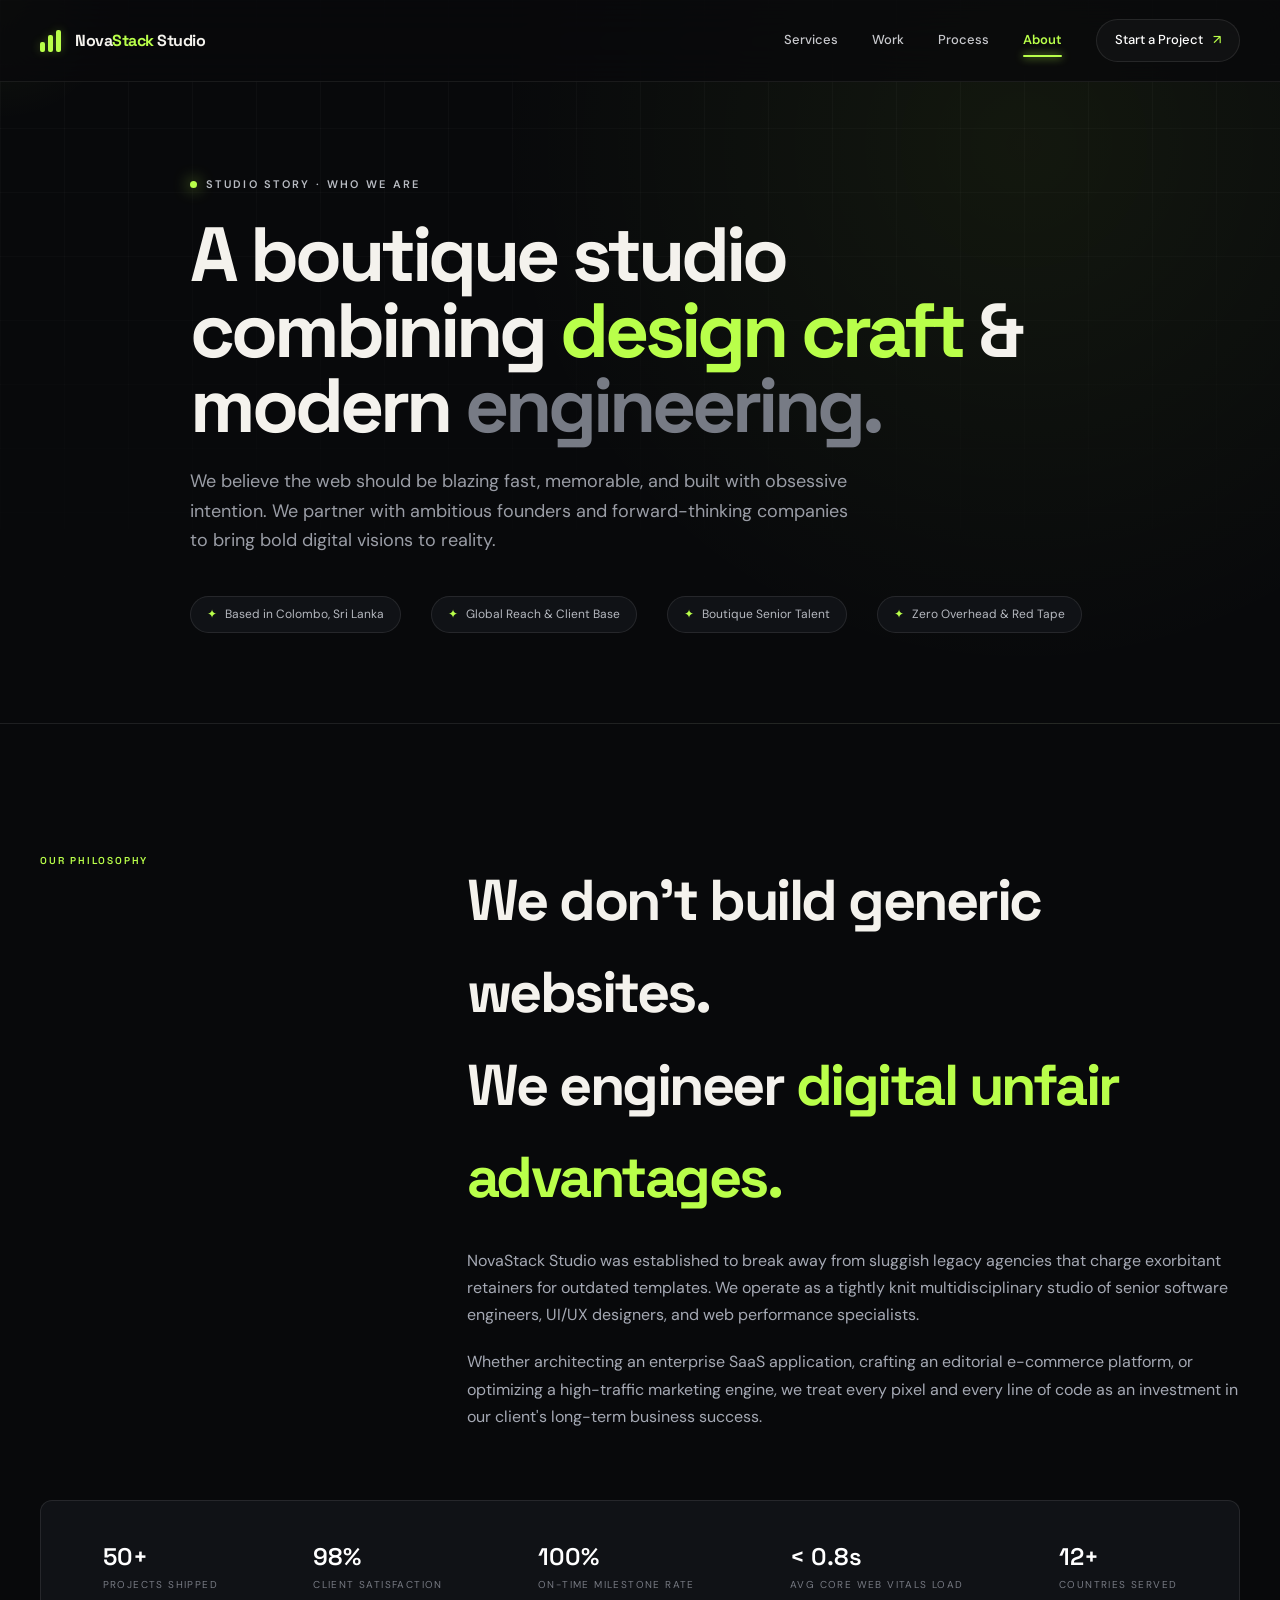
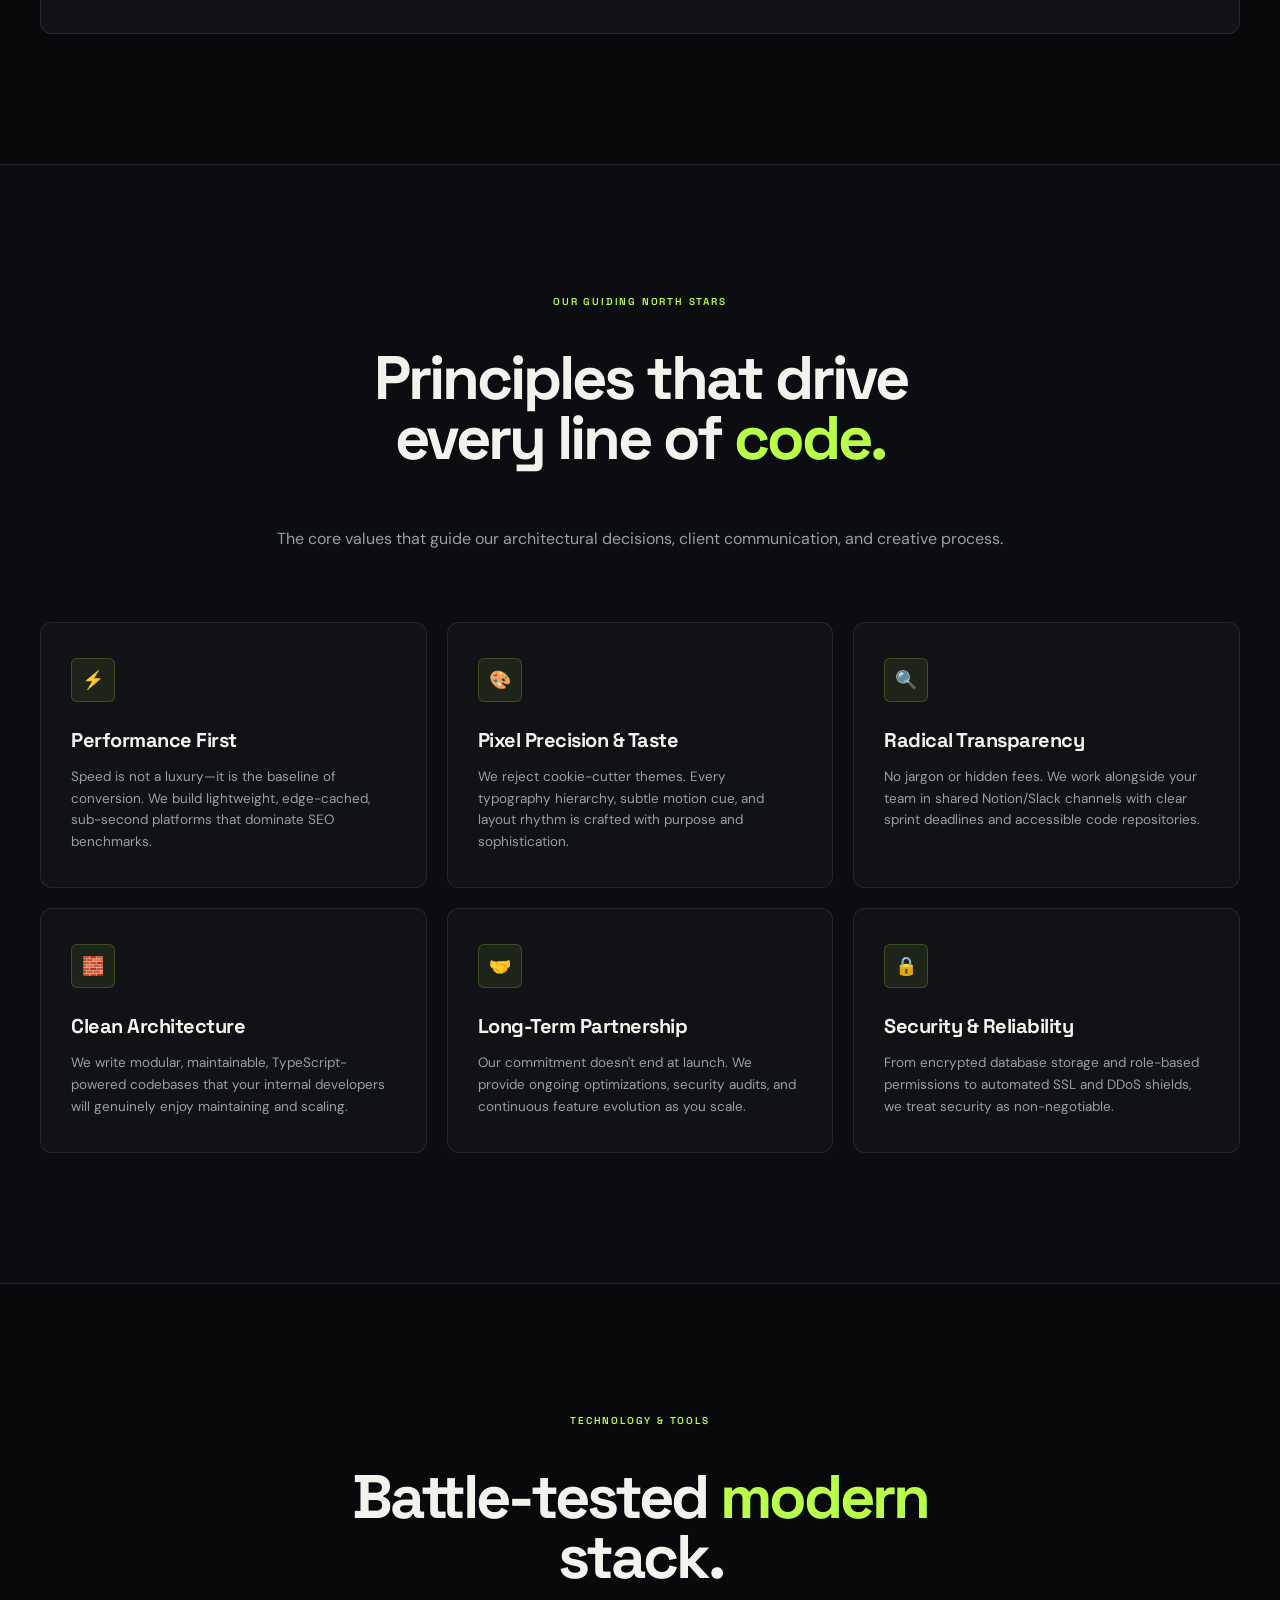
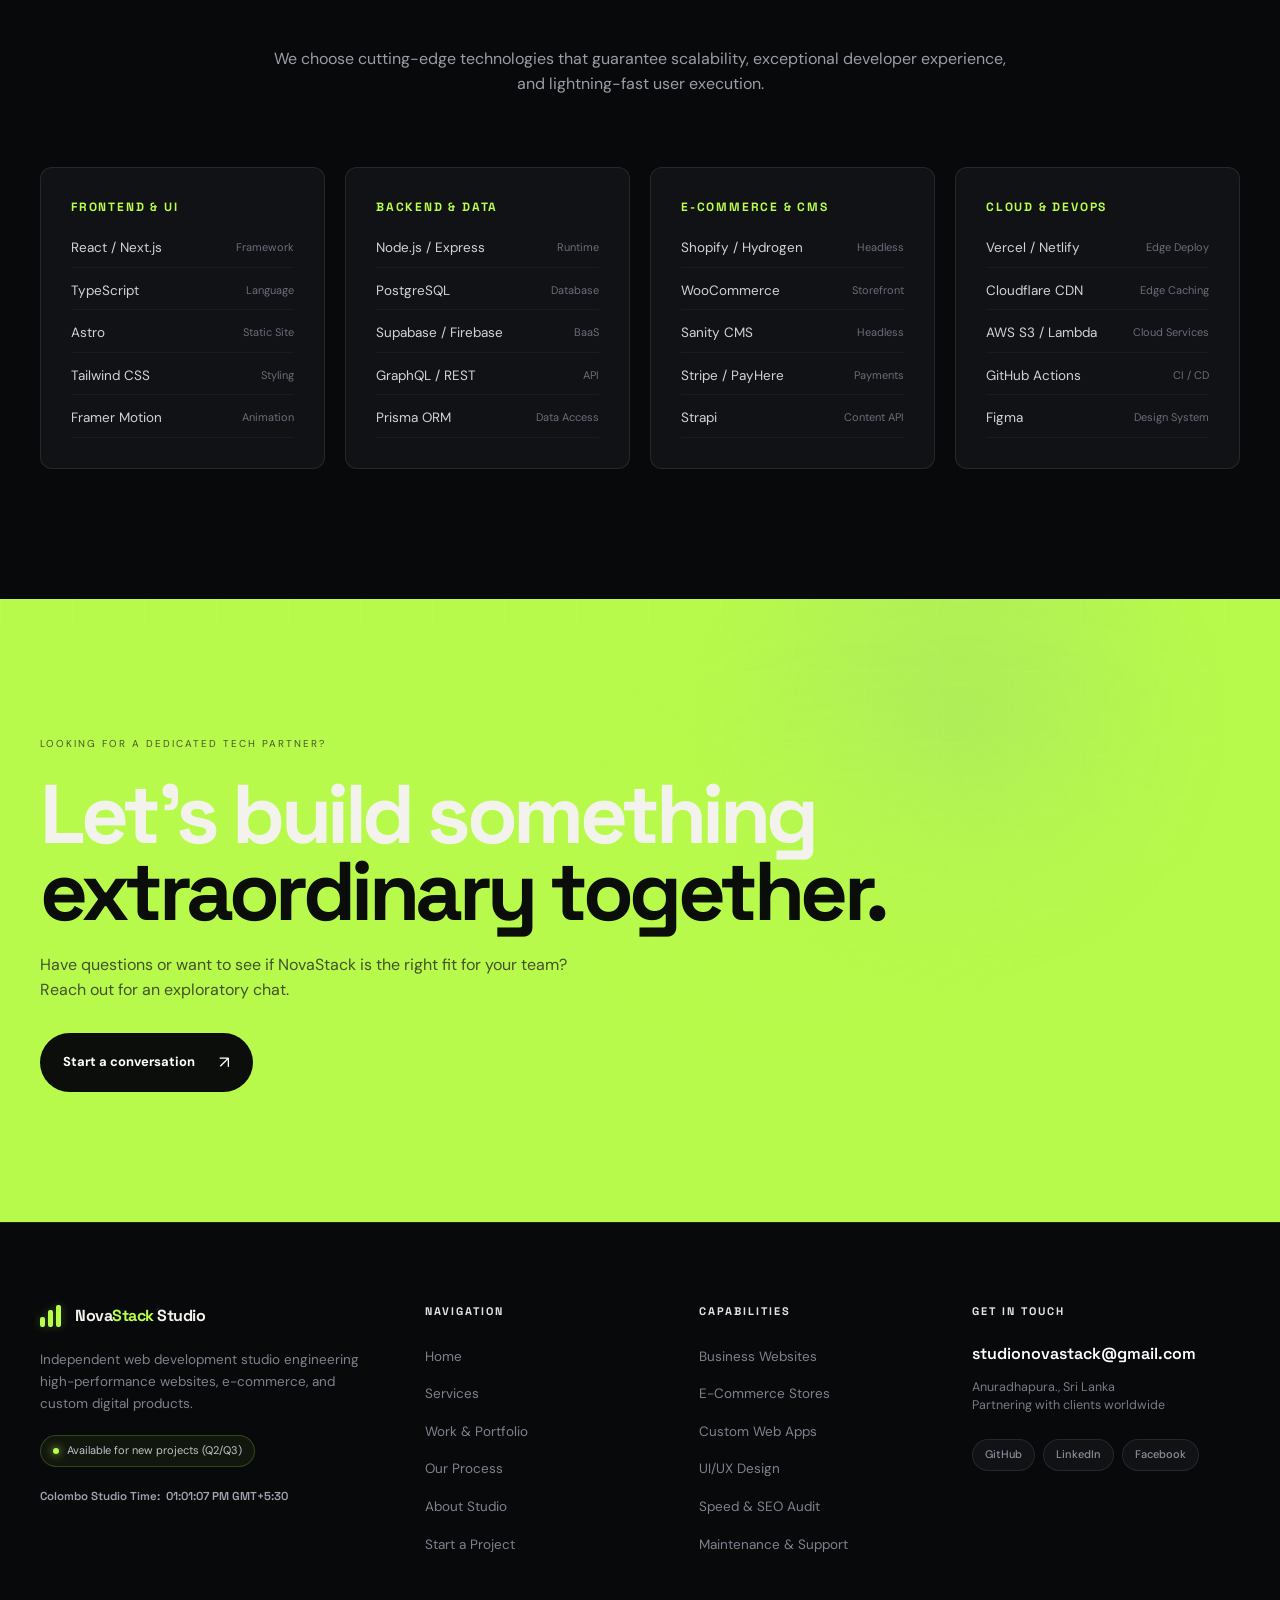
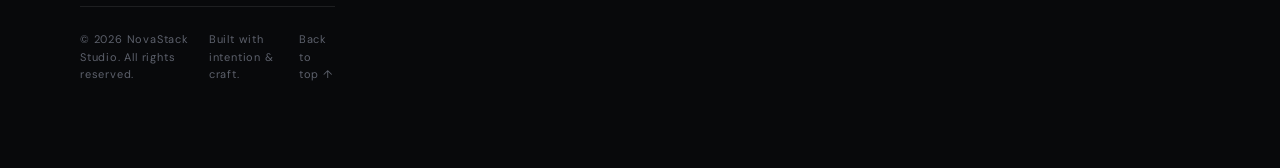
==== commit 85a9378f: "update contact information and social links across multiple pages" ====
--- a/about.html
+++ b/about.html
@@ -246,14 +246,13 @@
       <div class="footer-col">
         <h4>Get In Touch</h4>
         <div class="footer-contact-info">
-          <a class="footer-email-link" href="mailto:hello@novastack.studio">hello@novastack.studio</a>
-          <p class="footer-location">Colombo, Sri Lanka<br>Partnering with clients worldwide</p>
+          <a class="footer-email-link" href="mailto:studionovastack@gmail.com">studionovastack@gmail.com</a>
+          <p class="footer-location">Anuradhapura., Sri Lanka<br>Partnering with clients worldwide</p>
           <div class="social-pills">
-            <a href="https://github.com" target="_blank" rel="noopener" class="social-pill" aria-label="GitHub">GitHub</a>
-            <a href="https://linkedin.com" target="_blank" rel="noopener" class="social-pill" aria-label="LinkedIn">LinkedIn</a>
-            <a href="https://twitter.com" target="_blank" rel="noopener" class="social-pill" aria-label="Twitter">X / Twitter</a>
-            <a href="https://dribbble.com" target="_blank" rel="noopener" class="social-pill" aria-label="Dribbble">Dribbble</a>
-          </div>
+            <a href="https://github.com/NovaStackStudioDev" target="_blank" rel="noopener" class="social-pill" aria-label="GitHub">GitHub</a>
+            <a href="https://www.linkedin.com/company/novastack-studio" target="_blank" rel="noopener" class="social-pill" aria-label="LinkedIn">LinkedIn</a>
+            <a href="https://www.facebook.com/share/19Hvf7Y3iM/?mibextid=wwXIfr" target="_blank" rel="noopener" class="social-pill" aria-label="Facebook">Facebook</a>
+           
         </div>
       </div>
     </div>
